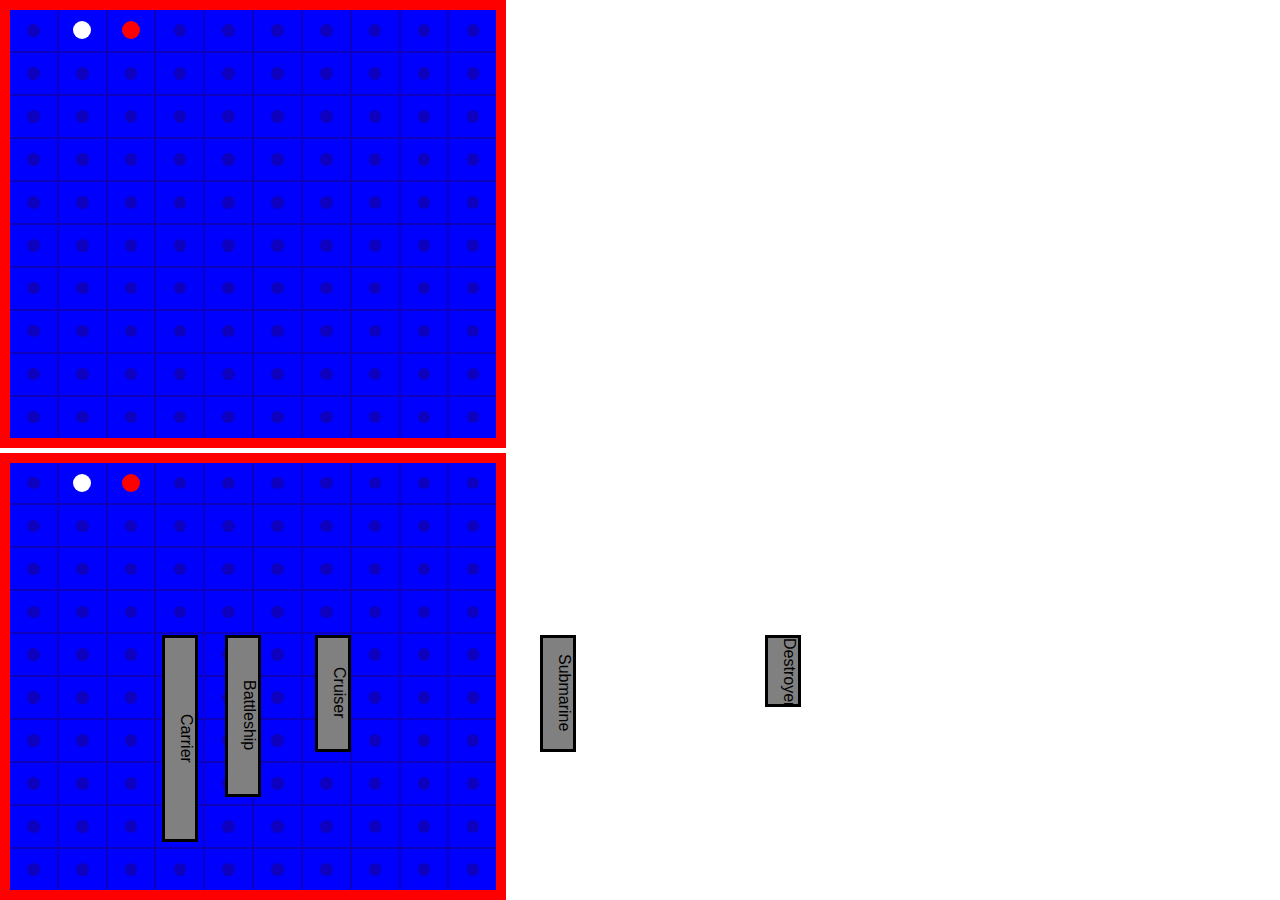
==== battleship.html @ cf9a4390 "initial commit" ====
<!DOCTYPE html>
<html>
<head>
  <title>GA Battleship</title>
  <meta charset="utf-8">
  <meta name="viewport" content="width=device-width">
  <link href="battleship.css" rel="stylesheet" type="text/css" />
  <script defer src="battleship.js"></script>
</head>
<body>
  <div class="flex-ctr game-board">
    <div class="board-square"><span class="peg-hole"></span></div><div class="board-square"><span class="peg white-peg"></span></div><div class="board-square"><span class="peg red-peg"></span></div><div class="board-square"><span class="peg-hole"></span></div><div class="board-square"><span class="peg-hole"></span></div><div class="board-square"><span class="peg-hole"></span></div><div class="board-square"><span class="peg-hole"></span></div><div class="board-square"><span class="peg-hole"></span></div><div class="board-square"><span class="peg-hole"></span></div><div class="board-square"><span class="peg-hole"></span></div>
    <div class="board-square"><span class="peg-hole"></span></div><div class="board-square"><span class="peg-hole"></span></div><div class="board-square"><span class="peg-hole"></span></div><div class="board-square"><span class="peg-hole"></span></div><div class="board-square"><span class="peg-hole"></span></div><div class="board-square"><span class="peg-hole"></span></div><div class="board-square"><span class="peg-hole"></span></div><div class="board-square"><span class="peg-hole"></span></div><div class="board-square"><span class="peg-hole"></span></div><div class="board-square"><span class="peg-hole"></span></div>
    <div class="board-square"><span class="peg-hole"></span></div><div class="board-square"><span class="peg-hole"></span></div><div class="board-square"><span class="peg-hole"></span></div><div class="board-square"><span class="peg-hole"></span></div><div class="board-square"><span class="peg-hole"></span></div><div class="board-square"><span class="peg-hole"></span></div><div class="board-square"><span class="peg-hole"></span></div><div class="board-square"><span class="peg-hole"></span></div><div class="board-square"><span class="peg-hole"></span></div><div class="board-square"><span class="peg-hole"></span></div>
    <div class="board-square"><span class="peg-hole"></span></div><div class="board-square"><span class="peg-hole"></span></div><div class="board-square"><span class="peg-hole"></span></div><div class="board-square"><span class="peg-hole"></span></div><div class="board-square"><span class="peg-hole"></span></div><div class="board-square"><span class="peg-hole"></span></div><div class="board-square"><span class="peg-hole"></span></div><div class="board-square"><span class="peg-hole"></span></div><div class="board-square"><span class="peg-hole"></span></div><div class="board-square"><span class="peg-hole"></span></div>
    <div class="board-square"><span class="peg-hole"></span></div><div class="board-square"><span class="peg-hole"></span></div><div class="board-square"><span class="peg-hole"></span></div><div class="board-square"><span class="peg-hole"></span></div><div class="board-square"><span class="peg-hole"></span></div><div class="board-square"><span class="peg-hole"></span></div><div class="board-square"><span class="peg-hole"></span></div><div class="board-square"><span class="peg-hole"></span></div><div class="board-square"><span class="peg-hole"></span></div><div class="board-square"><span class="peg-hole"></span></div>
    <div class="board-square"><span class="peg-hole"></span></div><div class="board-square"><span class="peg-hole"></span></div><div class="board-square"><span class="peg-hole"></span></div><div class="board-square"><span class="peg-hole"></span></div><div class="board-square"><span class="peg-hole"></span></div><div class="board-square"><span class="peg-hole"></span></div><div class="board-square"><span class="peg-hole"></span></div><div class="board-square"><span class="peg-hole"></span></div><div class="board-square"><span class="peg-hole"></span></div><div class="board-square"><span class="peg-hole"></span></div>
    <div class="board-square"><span class="peg-hole"></span></div><div class="board-square"><span class="peg-hole"></span></div><div class="board-square"><span class="peg-hole"></span></div><div class="board-square"><span class="peg-hole"></span></div><div class="board-square"><span class="peg-hole"></span></div><div class="board-square"><span class="peg-hole"></span></div><div class="board-square"><span class="peg-hole"></span></div><div class="board-square"><span class="peg-hole"></span></div><div class="board-square"><span class="peg-hole"></span></div><div class="board-square"><span class="peg-hole"></span></div>
    <div class="board-square"><span class="peg-hole"></span></div><div class="board-square"><span class="peg-hole"></span></div><div class="board-square"><span class="peg-hole"></span></div><div class="board-square"><span class="peg-hole"></span></div><div class="board-square"><span class="peg-hole"></span></div><div class="board-square"><span class="peg-hole"></span></div><div class="board-square"><span class="peg-hole"></span></div><div class="board-square"><span class="peg-hole"></span></div><div class="board-square"><span class="peg-hole"></span></div><div class="board-square"><span class="peg-hole"></span></div>
    <div class="board-square"><span class="peg-hole"></span></div><div class="board-square"><span class="peg-hole"></span></div><div class="board-square"><span class="peg-hole"></span></div><div class="board-square"><span class="peg-hole"></span></div><div class="board-square"><span class="peg-hole"></span></div><div class="board-square"><span class="peg-hole"></span></div><div class="board-square"><span class="peg-hole"></span></div><div class="board-square"><span class="peg-hole"></span></div><div class="board-square"><span class="peg-hole"></span></div><div class="board-square"><span class="peg-hole"></span></div>
    <div class="board-square"><span class="peg-hole"></span></div><div class="board-square"><span class="peg-hole"></span></div><div class="board-square"><span class="peg-hole"></span></div><div class="board-square"><span class="peg-hole"></span></div><div class="board-square"><span class="peg-hole"></span></div><div class="board-square"><span class="peg-hole"></span></div><div class="board-square"><span class="peg-hole"></span></div><div class="board-square"><span class="peg-hole"></span></div><div class="board-square"><span class="peg-hole"></span></div><div class="board-square"><span class="peg-hole"></span></div>
  </div>
  <div class="flex-ctr game-board">
    <div class="board-square"><span class="peg-hole"></span></div><div class="board-square"><span class="peg white-peg"></span></div><div class="board-square"><span class="peg red-peg"></span></div><div class="board-square"><span class="peg-hole"></span></div><div class="board-square"><span class="peg-hole"></span></div><div class="board-square"><span class="peg-hole"></span></div><div class="board-square"><span class="peg-hole"></span></div><div class="board-square"><span class="peg-hole"></span></div><div class="board-square"><span class="peg-hole"></span></div><div class="board-square"><span class="peg-hole"></span></div>
    <div class="board-square"><span class="peg-hole"></span></div><div class="board-square"><span class="peg-hole"></span></div><div class="board-square"><span class="peg-hole"></span></div><div class="board-square"><span class="peg-hole"></span></div><div class="board-square"><span class="peg-hole"></span></div><div class="board-square"><span class="peg-hole"></span></div><div class="board-square"><span class="peg-hole"></span></div><div class="board-square"><span class="peg-hole"></span></div><div class="board-square"><span class="peg-hole"></span></div><div class="board-square"><span class="peg-hole"></span></div>
    <div class="board-square"><span class="peg-hole"></span></div><div class="board-square"><span class="peg-hole"></span></div><div class="board-square"><span class="peg-hole"></span></div><div class="board-square"><span class="peg-hole"></span></div><div class="board-square"><span class="peg-hole"></span></div><div class="board-square"><span class="peg-hole"></span></div><div class="board-square"><span class="peg-hole"></span></div><div class="board-square"><span class="peg-hole"></span></div><div class="board-square"><span class="peg-hole"></span></div><div class="board-square"><span class="peg-hole"></span></div>
    <div class="board-square"><span class="peg-hole"></span></div><div class="board-square"><span class="peg-hole"></span></div><div class="board-square"><span class="peg-hole"></span></div><div class="board-square"><span class="peg-hole"></span></div><div class="board-square"><span class="peg-hole"></span></div><div class="board-square"><span class="peg-hole"></span></div><div class="board-square"><span class="peg-hole"></span></div><div class="board-square"><span class="peg-hole"></span></div><div class="board-square"><span class="peg-hole"></span></div><div class="board-square"><span class="peg-hole"></span></div>
    <div class="board-square"><span class="peg-hole"></span></div><div class="board-square"><span class="peg-hole"></span></div><div class="board-square"><span class="peg-hole"></span></div><div class="board-square"><span class="peg-hole"></span></div><div class="board-square"><span class="peg-hole"></span></div><div class="board-square"><span class="peg-hole"></span></div><div class="board-square"><span class="peg-hole"></span></div><div class="board-square"><span class="peg-hole"></span></div><div class="board-square"><span class="peg-hole"></span></div><div class="board-square"><span class="peg-hole"></span></div>
    <div class="board-square"><span class="peg-hole"></span></div><div class="board-square"><span class="peg-hole"></span></div><div class="board-square"><span class="peg-hole"></span></div><div class="board-square"><span class="peg-hole"></span></div><div class="board-square"><span class="peg-hole"></span></div><div class="board-square"><span class="peg-hole"></span></div><div class="board-square"><span class="peg-hole"></span></div><div class="board-square"><span class="peg-hole"></span></div><div class="board-square"><span class="peg-hole"></span></div><div class="board-square"><span class="peg-hole"></span></div>
    <div class="board-square"><span class="peg-hole"></span></div><div class="board-square"><span class="peg-hole"></span></div><div class="board-square"><span class="peg-hole"></span></div><div class="board-square"><span class="peg-hole"></span></div><div class="board-square"><span class="peg-hole"></span></div><div class="board-square"><span class="peg-hole"></span></div><div class="board-square"><span class="peg-hole"></span></div><div class="board-square"><span class="peg-hole"></span></div><div class="board-square"><span class="peg-hole"></span></div><div class="board-square"><span class="peg-hole"></span></div>
    <div class="board-square"><span class="peg-hole"></span></div><div class="board-square"><span class="peg-hole"></span></div><div class="board-square"><span class="peg-hole"></span></div><div class="board-square"><span class="peg-hole"></span></div><div class="board-square"><span class="peg-hole"></span></div><div class="board-square"><span class="peg-hole"></span></div><div class="board-square"><span class="peg-hole"></span></div><div class="board-square"><span class="peg-hole"></span></div><div class="board-square"><span class="peg-hole"></span></div><div class="board-square"><span class="peg-hole"></span></div>
    <div class="board-square"><span class="peg-hole"></span></div><div class="board-square"><span class="peg-hole"></span></div><div class="board-square"><span class="peg-hole"></span></div><div class="board-square"><span class="peg-hole"></span></div><div class="board-square"><span class="peg-hole"></span></div><div class="board-square"><span class="peg-hole"></span></div><div class="board-square"><span class="peg-hole"></span></div><div class="board-square"><span class="peg-hole"></span></div><div class="board-square"><span class="peg-hole"></span></div><div class="board-square"><span class="peg-hole"></span></div>
    <div class="board-square"><span class="peg-hole"></span></div><div class="board-square"><span class="peg-hole"></span></div><div class="board-square"><span class="peg-hole"></span></div><div class="board-square"><span class="peg-hole"></span></div><div class="board-square"><span class="peg-hole"></span></div><div class="board-square"><span class="peg-hole"></span></div><div class="board-square"><span class="peg-hole"></span></div><div class="board-square"><span class="peg-hole"></span></div><div class="board-square"><span class="peg-hole"></span></div><div class="board-square"><span class="peg-hole"></span></div>
  </div>
  <div class="ship carrier">Carrier</div>
  <div class="ship battleship">Battleship</div>
  <div class="ship cruiser">Cruiser</div>
  <div class="ship submarine">Submarine</div>
  <div class="ship destroyer">Destroyer</div>
</body>
---- battleship.css ----
* {
  /* height & width now includes border & padding */
  box-sizing: border-box;
}

body {
  margin: 0;
  font-family: Helvetica;
  text-align: center;
  display: grid;
  grid-template-rows: 1fr 1fr;
  gap: 5px;
  height: 100vh;
  width: 56.25vh;
}

/* div {
  background-color: red;
} */

.flex-ctr {
  display: flex;
  justify-content: center;
  align-items: center;
}

.game-board {
  border: 10px solid red;
  background-color: rgb(13, 0, 190);
  display: grid;
  grid-template-rows: repeat(10, 1fr);
  grid-template-columns: repeat(10, 1fr);
  gap: 2px;
}

/* .game-board-border {
  padding: 10px;
  height: 100%;
  background-color: #000;
} */

/* .board-border-left {
  grid-row: 1 / 13;
  background-color: green;
}

.board-border-top {
  grid-column: 2 / 12;
}

.board-border-right {
  grid-row: 1 / 13;
}

.board-border-bottom {
  grid-column: 2 / 12;
} */

.board-square {
  background-color: blue;
  height: 100%;
  display: flex;
  justify-content: center;
  align-items: center;
}

.peg-hole {
  height: 1.4vh;
  width: 1.4vh;
  background-color: rgb(13, 0, 190);
  border-radius: 50%;
  display: inline-block;
}

.peg {
  height: 2vh;
  width: 2vh;
  border-radius: 50%;
  display: inline-block;
}

.white-peg {
  background-color: #fff;
}

.red-peg {
  background-color: #f00;
}

.ship {
  background-color: grey;
  border: 3px solid black;
  position: absolute;
}

.carrier {
  height: 23vh;
  width: 4vh;
  left: 18vh;
  top: 70.5vh;
  writing-mode: vertical-rl;
}

.battleship {
  height: 18vh;
  width: 4vh;
  left: 25vh;
  top: 70.5vh;
  writing-mode: vertical-rl;
}

.cruiser {
  height: 13vh;
  width: 4vh;
  left: 35vh;
  top: 70.5vh;
  writing-mode: vertical-rl;

}

.submarine {
  height: 13vh;
  width: 4vh;
  left: 60vh;
  top: 70.5vh;
  writing-mode: vertical-rl;

}

.destroyer {
  height: 8vh;
  width: 4vh;
  left: 85vh;
  top: 70.5vh;
  writing-mode: vertical-rl;

}
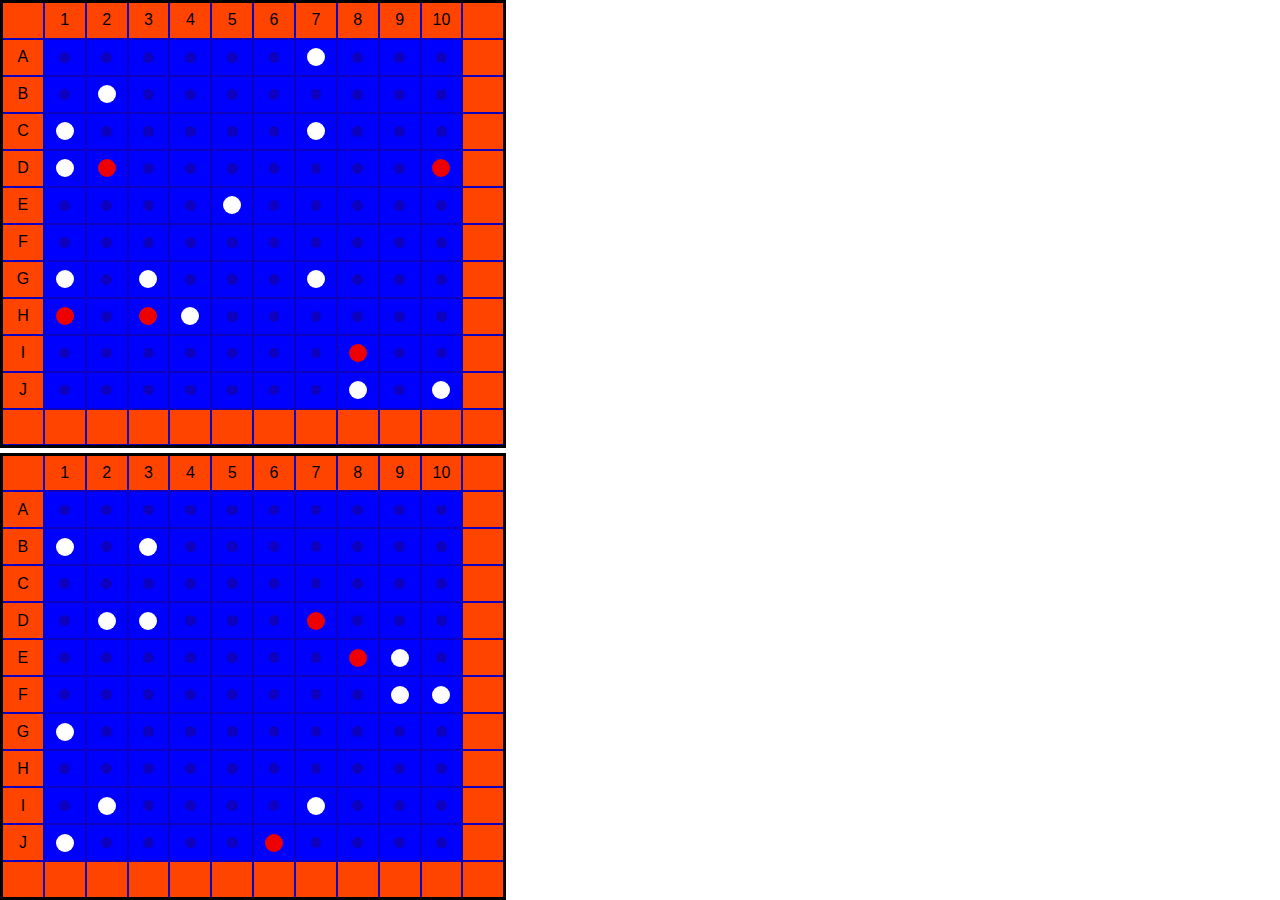
==== commit ad69e358: "Add HTML generation and random peg generation; update CSS." ====
--- a/battleship.html
+++ b/battleship.html
@@ -8,7 +8,31 @@
   <script defer src="battleship.js"></script>
 </head>
 <body>
-  <div class="flex-ctr game-board">
+  <div class="flex-ctr game-board" id="computer-board">
+    <div class="board-square"><span class="peg-hole"></span></div><div class="board-square"><span class="peg white-peg"></span></div><div class="board-square"><span class="peg red-peg"></span></div><div class="board-square"><span class="peg red-peg"></span></div><div class="board-square"><span class="peg red-peg"></span></div><div class="board-square"><span class="peg white-peg"></span></div><div class="board-square"><span class="peg-hole"></span></div><div class="board-square"><span class="peg-hole"></span></div><div class="board-square"><span class="peg-hole"></span></div><div class="board-square"><span class="peg-hole"></span></div>
+    <div class="board-square"><span class="peg-hole"></span></div><div class="board-square"><span class="peg-hole"></span></div><div class="board-square"><span class="peg-hole"></span></div><div class="board-square"><span class="peg-hole"></span></div><div class="board-square"><span class="peg-hole"></span></div><div class="board-square"><span class="peg-hole"></span></div><div class="board-square"><span class="peg-hole"></span></div><div class="board-square"><span class="peg-hole"></span></div><div class="board-square"><span class="peg-hole"></span></div><div class="board-square"><span class="peg-hole"></span></div>
+    <div class="board-square"><span class="peg-hole"></span></div><div class="board-square"><span class="peg-hole"></span></div><div class="board-square"><span class="peg-hole"></span></div><div class="board-square"><span class="peg-hole"></span></div><div class="board-square"><span class="peg-hole"></span></div><div class="board-square"><span class="peg-hole"></span></div><div class="board-square"><span class="peg-hole"></span></div><div class="board-square"><span class="peg-hole"></span></div><div class="board-square"><span class="peg white-peg"></span></div><div class="board-square"><span class="peg-hole"></span></div>
+    <div class="board-square"><span class="peg-hole"></span></div><div class="board-square"><span class="peg-hole"></span></div><div class="board-square"><span class="peg-hole"></span></div><div class="board-square"><span class="peg-hole"></span></div><div class="board-square"><span class="peg-hole"></span></div><div class="board-square"><span class="peg-hole"></span></div><div class="board-square"><span class="peg-hole"></span></div><div class="board-square"><span class="peg-hole"></span></div><div class="board-square"><span class="peg-hole"></span></div><div class="board-square"><span class="peg-hole"></span></div>
+    <div class="board-square"><span class="peg-hole"></span></div><div class="board-square"><span class="peg white-peg"></span></div><div class="board-square"><span class="peg-hole"></span></div><div class="board-square"><span class="peg-hole"></span></div><div class="board-square"><span class="peg-hole"></span></div><div class="board-square"><span class="peg red-peg"></span></div><div class="board-square"><span class="peg-hole"></span></div><div class="board-square"><span class="peg-hole"></span></div><div class="board-square"><span class="peg-hole"></span></div><div class="board-square"><span class="peg-hole"></span></div>
+    <div class="board-square"><span class="peg-hole"></span></div><div class="board-square"><span class="peg-hole"></span></div><div class="board-square"><span class="peg-hole"></span></div><div class="board-square"><span class="peg-hole"></span></div><div class="board-square"><span class="peg-hole"></span></div><div class="board-square"><span class="peg-hole"></span></div><div class="board-square"><span class="peg-hole"></span></div><div class="board-square"><span class="peg-hole"></span></div><div class="board-square"><span class="peg-hole"></span></div><div class="board-square"><span class="peg-hole"></span></div>
+    <div class="board-square"><span class="peg-hole"></span></div><div class="board-square"><span class="peg-hole"></span></div><div class="board-square"><span class="peg-hole"></span></div><div class="board-square"><span class="peg white-peg"></span></div><div class="board-square"><span class="peg-hole"></span></div><div class="board-square"><span class="peg-hole"></span></div><div class="board-square"><span class="peg-hole"></span></div><div class="board-square"><span class="peg-hole"></span></div><div class="board-square"><span class="peg-hole"></span></div><div class="board-square"><span class="peg-hole"></span></div>
+    <div class="board-square"><span class="peg-hole"></span></div><div class="board-square"><span class="peg-hole"></span></div><div class="board-square"><span class="peg-hole"></span></div><div class="board-square"><span class="peg-hole"></span></div><div class="board-square"><span class="peg-hole"></span></div><div class="board-square"><span class="peg-hole"></span></div><div class="board-square"><span class="peg-hole"></span></div><div class="board-square"><span class="peg-hole"></span></div><div class="board-square"><span class="peg white-peg"></span></div><div class="board-square"><span class="peg-hole"></span></div>
+    <div class="board-square"><span class="peg-hole"></span></div><div class="board-square"><span class="peg-hole"></span></div><div class="board-square"><span class="peg-hole"></span></div><div class="board-square"><span class="peg-hole"></span></div><div class="board-square"><span class="peg-hole"></span></div><div class="board-square"><span class="peg-hole"></span></div><div class="board-square"><span class="peg white-peg"></span></div><div class="board-square"><span class="peg-hole"></span></div><div class="board-square"><span class="peg-hole"></span></div><div class="board-square"><span class="peg-hole"></span></div>
+    <div class="board-square"><span class="peg-hole"></span></div><div class="board-square"><span class="peg-hole"></span></div><div class="board-square"><span class="peg white-peg"></span></div><div class="board-square"><span class="peg-hole"></span></div><div class="board-square"><span class="peg-hole"></span></div><div class="board-square"><span class="peg-hole"></span></div><div class="board-square"><span class="peg-hole"></span></div><div class="board-square"><span class="peg-hole"></span></div><div class="board-square"><span class="peg-hole"></span></div><div class="board-square"><span class="peg-hole"></span></div>
+  </div>
+  <div class="flex-ctr game-board" id="player-board">
+    <div class="board-square"><span class="peg-hole"></span></div><div class="board-square"><span class="peg white-peg"></span></div><div class="board-square"><span class="peg white-peg"></span></div><div class="board-square"><span class="peg-hole"></span></div><div class="board-square"><span class="peg-hole"></span></div><div class="board-square"><span class="peg-hole"></span></div><div class="board-square"><span class="peg-hole"></span></div><div class="board-square"><span class="peg-hole"></span></div><div class="board-square"><span class="peg-hole"></span></div><div class="board-square"><span class="peg-hole"></span></div>
+    <div class="board-square"><span class="peg-hole"></span></div><div class="board-square"><span class="peg-hole"></span></div><div class="board-square"><span class="peg-hole"></span></div><div class="board-square"><span class="peg-hole"></span></div><div class="board-square"><span class="peg-hole"></span></div><div class="board-square"><span class="peg-hole"></span></div><div class="board-square"><span class="peg-hole"></span></div><div class="board-square ship-left"><span class="peg red-peg"></span></div><div class="board-square ship-lr-mid"><span class="peg-hole in-ship"></span></div><div class="board-square ship-right"><span class="peg-hole in-ship"></span></div>
+    <div class="board-square"><span class="peg white-peg"></span></div><div class="board-square"><span class="peg-hole"></span></div><div class="board-square"><span class="peg-hole"></span></div><div class="board-square"><span class="peg-hole"></span></div><div class="board-square"><span class="peg-hole"></span></div><div class="board-square ship-top"><span class="peg-hole in-ship"></span></div><div class="board-square"><span class="peg-hole"></span></div><div class="board-square"><span class="peg-hole"></span></div><div class="board-square"><span class="peg-hole"></span></div><div class="board-square"><span class="peg-hole"></span></div>
+    <div class="board-square"><span class="peg-hole"></span></div><div class="board-square"><span class="peg-hole"></span></div><div class="board-square"><span class="peg-hole"></span></div><div class="board-square"><span class="peg-hole"></span></div><div class="board-square"><span class="peg-hole"></span></div><div class="board-square ship-tb-mid"><span class="peg-hole in-ship"></span></div><div class="board-square"><span class="peg-hole"></span></div><div class="board-square"><span class="peg-hole"></span></div><div class="board-square"><span class="peg white-peg"></span></div><div class="board-square"><span class="peg-hole"></span></div>
+    <div class="board-square"><span class="peg-hole"></span></div><div class="board-square"><span class="peg-hole"></span></div><div class="board-square"><span class="peg-hole"></span></div><div class="board-square ship-top"><span class="peg red-peg"></span></div><div class="board-square"><span class="peg-hole"></span></div><div class="board-square ship-tb-mid"><span class="peg-hole in-ship"></span></div><div class="board-square"><span class="peg-hole"></span></div><div class="board-square"><span class="peg white-peg"></span></div><div class="board-square"><span class="peg-hole"></span></div><div class="board-square"><span class="peg-hole"></span></div>
+    <div class="board-square"><span class="peg-hole"></span></div><div class="board-square"><span class="peg-hole"></span></div><div class="board-square"><span class="peg-hole"></span></div><div class="board-square ship-tb-mid"><span class="peg-hole in-ship"></span></div><div class="board-square"><span class="peg-hole"></span></div><div class="board-square ship-bottom"><span class="peg-hole in-ship"></span></div><div class="board-square"><span class="peg-hole"></span></div><div class="board-square"><span class="peg-hole"></span></div><div class="board-square ship-top"><span class="peg-hole in-ship"></span></div><div class="board-square"><span class="peg-hole"></span></div>
+    <div class="board-square"><span class="peg-hole"></span></div><div class="board-square"><span class="peg white-peg"></span></div><div class="board-square"><span class="peg-hole"></span></div><div class="board-square ship-tb-mid"><span class="peg-hole in-ship"></span></div><div class="board-square"><span class="peg-hole"></span></div><div class="board-square"><span class="peg-hole"></span></div><div class="board-square"><span class="peg-hole"></span></div><div class="board-square"><span class="peg-hole"></span></div><div class="board-square ship-bottom"><span class="peg-hole in-ship"></span></div><div class="board-square"><span class="peg-hole"></span></div>
+    <div class="board-square ship-left"><span class="peg-hole in-ship"></span></div><div class="board-square ship-lr-mid"><span class="peg red-peg"></span></div><div class="board-square ship-right"><span class="peg-hole in-ship"></span></div><div class="board-square ship-tb-mid"><span class="peg-hole in-ship"></span></div><div class="board-square"><span class="peg-hole"></span></div><div class="board-square"><span class="peg-hole"></span></div><div class="board-square"><span class="peg-hole"></span></div><div class="board-square"><span class="peg-hole"></span></div><div class="board-square"><span class="peg-hole"></span></div><div class="board-square"><span class="peg-hole"></span></div>
+    <div class="board-square"><span class="peg-hole"></span></div><div class="board-square"><span class="peg white-peg"></span></div><div class="board-square"><span class="peg-hole"></span></div><div class="board-square ship-bottom"><span class="peg-hole in-ship"></span></div><div class="board-square"><span class="peg-hole"></span></div><div class="board-square"><span class="peg white-peg"></span></div><div class="board-square"><span class="peg-hole"></span></div><div class="board-square"><span class="peg white-peg"></span></div><div class="board-square"><span class="peg-hole"></span></div><div class="board-square"><span class="peg-hole"></span></div>
+    <div class="board-square"><span class="peg-hole"></span></div><div class="board-square"><span class="peg-hole"></span></div><div class="board-square"><span class="peg-hole"></span></div><div class="board-square"><span class="peg-hole"></span></div><div class="board-square"><span class="peg-hole"></span></div><div class="board-square"><span class="peg-hole"></span></div><div class="board-square"><span class="peg-hole"></span></div><div class="board-square"><span class="peg-hole"></span></div><div class="board-square"><span class="peg-hole"></span></div><div class="board-square"><span class="peg-hole"></span></div>
+  </div>
+  <!-- <div class="flex-ctr game-board">
     <div class="board-square"><span class="peg-hole"></span></div><div class="board-square"><span class="peg white-peg"></span></div><div class="board-square"><span class="peg red-peg"></span></div><div class="board-square"><span class="peg-hole"></span></div><div class="board-square"><span class="peg-hole"></span></div><div class="board-square"><span class="peg-hole"></span></div><div class="board-square"><span class="peg-hole"></span></div><div class="board-square"><span class="peg-hole"></span></div><div class="board-square"><span class="peg-hole"></span></div><div class="board-square"><span class="peg-hole"></span></div>
     <div class="board-square"><span class="peg-hole"></span></div><div class="board-square"><span class="peg-hole"></span></div><div class="board-square"><span class="peg-hole"></span></div><div class="board-square"><span class="peg-hole"></span></div><div class="board-square"><span class="peg-hole"></span></div><div class="board-square"><span class="peg-hole"></span></div><div class="board-square"><span class="peg-hole"></span></div><div class="board-square"><span class="peg-hole"></span></div><div class="board-square"><span class="peg-hole"></span></div><div class="board-square"><span class="peg-hole"></span></div>
     <div class="board-square"><span class="peg-hole"></span></div><div class="board-square"><span class="peg-hole"></span></div><div class="board-square"><span class="peg-hole"></span></div><div class="board-square"><span class="peg-hole"></span></div><div class="board-square"><span class="peg-hole"></span></div><div class="board-square"><span class="peg-hole"></span></div><div class="board-square"><span class="peg-hole"></span></div><div class="board-square"><span class="peg-hole"></span></div><div class="board-square"><span class="peg-hole"></span></div><div class="board-square"><span class="peg-hole"></span></div>
@@ -19,22 +43,7 @@
     <div class="board-square"><span class="peg-hole"></span></div><div class="board-square"><span class="peg-hole"></span></div><div class="board-square"><span class="peg-hole"></span></div><div class="board-square"><span class="peg-hole"></span></div><div class="board-square"><span class="peg-hole"></span></div><div class="board-square"><span class="peg-hole"></span></div><div class="board-square"><span class="peg-hole"></span></div><div class="board-square"><span class="peg-hole"></span></div><div class="board-square"><span class="peg-hole"></span></div><div class="board-square"><span class="peg-hole"></span></div>
     <div class="board-square"><span class="peg-hole"></span></div><div class="board-square"><span class="peg-hole"></span></div><div class="board-square"><span class="peg-hole"></span></div><div class="board-square"><span class="peg-hole"></span></div><div class="board-square"><span class="peg-hole"></span></div><div class="board-square"><span class="peg-hole"></span></div><div class="board-square"><span class="peg-hole"></span></div><div class="board-square"><span class="peg-hole"></span></div><div class="board-square"><span class="peg-hole"></span></div><div class="board-square"><span class="peg-hole"></span></div>
     <div class="board-square"><span class="peg-hole"></span></div><div class="board-square"><span class="peg-hole"></span></div><div class="board-square"><span class="peg-hole"></span></div><div class="board-square"><span class="peg-hole"></span></div><div class="board-square"><span class="peg-hole"></span></div><div class="board-square"><span class="peg-hole"></span></div><div class="board-square"><span class="peg-hole"></span></div><div class="board-square"><span class="peg-hole"></span></div><div class="board-square"><span class="peg-hole"></span></div><div class="board-square"><span class="peg-hole"></span></div>
-  </div>
-  <div class="flex-ctr game-board">
-    <div class="board-square"><span class="peg-hole"></span></div><div class="board-square"><span class="peg white-peg"></span></div><div class="board-square"><span class="peg red-peg"></span></div><div class="board-square"><span class="peg-hole"></span></div><div class="board-square"><span class="peg-hole"></span></div><div class="board-square"><span class="peg-hole"></span></div><div class="board-square"><span class="peg-hole"></span></div><div class="board-square"><span class="peg-hole"></span></div><div class="board-square"><span class="peg-hole"></span></div><div class="board-square"><span class="peg-hole"></span></div>
-    <div class="board-square"><span class="peg-hole"></span></div><div class="board-square"><span class="peg-hole"></span></div><div class="board-square"><span class="peg-hole"></span></div><div class="board-square"><span class="peg-hole"></span></div><div class="board-square"><span class="peg-hole"></span></div><div class="board-square"><span class="peg-hole"></span></div><div class="board-square"><span class="peg-hole"></span></div><div class="board-square"><span class="peg-hole"></span></div><div class="board-square"><span class="peg-hole"></span></div><div class="board-square"><span class="peg-hole"></span></div>
-    <div class="board-square"><span class="peg-hole"></span></div><div class="board-square"><span class="peg-hole"></span></div><div class="board-square"><span class="peg-hole"></span></div><div class="board-square"><span class="peg-hole"></span></div><div class="board-square"><span class="peg-hole"></span></div><div class="board-square"><span class="peg-hole"></span></div><div class="board-square"><span class="peg-hole"></span></div><div class="board-square"><span class="peg-hole"></span></div><div class="board-square"><span class="peg-hole"></span></div><div class="board-square"><span class="peg-hole"></span></div>
-    <div class="board-square"><span class="peg-hole"></span></div><div class="board-square"><span class="peg-hole"></span></div><div class="board-square"><span class="peg-hole"></span></div><div class="board-square"><span class="peg-hole"></span></div><div class="board-square"><span class="peg-hole"></span></div><div class="board-square"><span class="peg-hole"></span></div><div class="board-square"><span class="peg-hole"></span></div><div class="board-square"><span class="peg-hole"></span></div><div class="board-square"><span class="peg-hole"></span></div><div class="board-square"><span class="peg-hole"></span></div>
-    <div class="board-square"><span class="peg-hole"></span></div><div class="board-square"><span class="peg-hole"></span></div><div class="board-square"><span class="peg-hole"></span></div><div class="board-square"><span class="peg-hole"></span></div><div class="board-square"><span class="peg-hole"></span></div><div class="board-square"><span class="peg-hole"></span></div><div class="board-square"><span class="peg-hole"></span></div><div class="board-square"><span class="peg-hole"></span></div><div class="board-square"><span class="peg-hole"></span></div><div class="board-square"><span class="peg-hole"></span></div>
-    <div class="board-square"><span class="peg-hole"></span></div><div class="board-square"><span class="peg-hole"></span></div><div class="board-square"><span class="peg-hole"></span></div><div class="board-square"><span class="peg-hole"></span></div><div class="board-square"><span class="peg-hole"></span></div><div class="board-square"><span class="peg-hole"></span></div><div class="board-square"><span class="peg-hole"></span></div><div class="board-square"><span class="peg-hole"></span></div><div class="board-square"><span class="peg-hole"></span></div><div class="board-square"><span class="peg-hole"></span></div>
-    <div class="board-square"><span class="peg-hole"></span></div><div class="board-square"><span class="peg-hole"></span></div><div class="board-square"><span class="peg-hole"></span></div><div class="board-square"><span class="peg-hole"></span></div><div class="board-square"><span class="peg-hole"></span></div><div class="board-square"><span class="peg-hole"></span></div><div class="board-square"><span class="peg-hole"></span></div><div class="board-square"><span class="peg-hole"></span></div><div class="board-square"><span class="peg-hole"></span></div><div class="board-square"><span class="peg-hole"></span></div>
-    <div class="board-square"><span class="peg-hole"></span></div><div class="board-square"><span class="peg-hole"></span></div><div class="board-square"><span class="peg-hole"></span></div><div class="board-square"><span class="peg-hole"></span></div><div class="board-square"><span class="peg-hole"></span></div><div class="board-square"><span class="peg-hole"></span></div><div class="board-square"><span class="peg-hole"></span></div><div class="board-square"><span class="peg-hole"></span></div><div class="board-square"><span class="peg-hole"></span></div><div class="board-square"><span class="peg-hole"></span></div>
-    <div class="board-square"><span class="peg-hole"></span></div><div class="board-square"><span class="peg-hole"></span></div><div class="board-square"><span class="peg-hole"></span></div><div class="board-square"><span class="peg-hole"></span></div><div class="board-square"><span class="peg-hole"></span></div><div class="board-square"><span class="peg-hole"></span></div><div class="board-square"><span class="peg-hole"></span></div><div class="board-square"><span class="peg-hole"></span></div><div class="board-square"><span class="peg-hole"></span></div><div class="board-square"><span class="peg-hole"></span></div>
-    <div class="board-square"><span class="peg-hole"></span></div><div class="board-square"><span class="peg-hole"></span></div><div class="board-square"><span class="peg-hole"></span></div><div class="board-square"><span class="peg-hole"></span></div><div class="board-square"><span class="peg-hole"></span></div><div class="board-square"><span class="peg-hole"></span></div><div class="board-square"><span class="peg-hole"></span></div><div class="board-square"><span class="peg-hole"></span></div><div class="board-square"><span class="peg-hole"></span></div><div class="board-square"><span class="peg-hole"></span></div>
-  </div>
-  <div class="ship carrier">Carrier</div>
-  <div class="ship battleship">Battleship</div>
-  <div class="ship cruiser">Cruiser</div>
-  <div class="ship submarine">Submarine</div>
-  <div class="ship destroyer">Destroyer</div>
+  </div> -->
+
+
 </body>--- a/battleship.css
+++ b/battleship.css
@@ -24,14 +24,25 @@
   align-items: center;
 }
 
-.game-board {
+/* .game-board {
   border: 10px solid red;
   background-color: rgb(13, 0, 190);
   display: grid;
   grid-template-rows: repeat(10, 1fr);
   grid-template-columns: repeat(10, 1fr);
   gap: 2px;
+} */
+
+.game-board {
+  /* border: 10px solid red; */
+  border: 3px solid black;
+  background-color: rgb(13, 0, 190);
+  display: grid;
+  grid-template-rows: repeat(12, 1fr);
+  grid-template-columns: repeat(12, 1fr);
+  gap: 2px;
 }
+
 
 /* .game-board-border {
   padding: 10px;
@@ -56,6 +67,14 @@
   grid-column: 2 / 12;
 } */
 
+.board-border-square {
+  background-color: #f40;
+  height: 100%;
+  display: flex;
+  justify-content: center;
+  align-items: center;
+}  
+
 .board-square {
   background-color: blue;
   height: 100%;
@@ -64,27 +83,74 @@
   align-items: center;
 }
 
+.ship-left {
+  border-top: 3px #333 solid;
+  border-left: 3px #333 solid;
+  border-bottom: 3px #333 solid;
+  background-color: grey;
+}
+
+.ship-lr-mid {
+  border-top: 3px #333 solid;
+  border-bottom: 3px #333 solid;
+  background-color: grey;
+}
+
+.ship-right {
+  border-top: 3px #333 solid;
+  border-right: 3px #333 solid;
+  border-bottom: 3px #333 solid;
+  background-color: grey;
+}
+
+.ship-top {
+  border-top: 3px #333 solid;
+  border-left: 3px #333 solid;
+  border-right: 3px #333 solid;
+  background-color: grey;
+}
+
+.ship-tb-mid {
+  border-left: 3px #333 solid;
+  border-right: 3px #333 solid;
+  background-color: grey;
+}
+
+.ship-bottom {
+  border-left: 3px #333 solid;
+  border-right: 3px #333 solid;
+  border-bottom: 3px #333 solid;
+  background-color: grey;
+}
+
 .peg-hole {
-  height: 1.4vh;
-  width: 1.4vh;
+  height: 1.2vh;
+  width: 1.2vh;
   background-color: rgb(13, 0, 190);
   border-radius: 50%;
   display: inline-block;
+}
+
+.in-ship {
+  background-color: #333;
 }
 
 .peg {
   height: 2vh;
   width: 2vh;
   border-radius: 50%;
+  /* border: 2px solid; */
   display: inline-block;
 }
 
 .white-peg {
   background-color: #fff;
+  /* border-color: #aaa; */
 }
 
 .red-peg {
-  background-color: #f00;
+  background-color: #e00;
+  /* border-color: #900; */
 }
 
 .ship {
@@ -92,46 +158,3 @@
   border: 3px solid black;
   position: absolute;
 }
-
-.carrier {
-  height: 23vh;
-  width: 4vh;
-  left: 18vh;
-  top: 70.5vh;
-  writing-mode: vertical-rl;
-}
-
-.battleship {
-  height: 18vh;
-  width: 4vh;
-  left: 25vh;
-  top: 70.5vh;
-  writing-mode: vertical-rl;
-}
-
-.cruiser {
-  height: 13vh;
-  width: 4vh;
-  left: 35vh;
-  top: 70.5vh;
-  writing-mode: vertical-rl;
-
-}
-
-.submarine {
-  height: 13vh;
-  width: 4vh;
-  left: 60vh;
-  top: 70.5vh;
-  writing-mode: vertical-rl;
-
-}
-
-.destroyer {
-  height: 8vh;
-  width: 4vh;
-  left: 85vh;
-  top: 70.5vh;
-  writing-mode: vertical-rl;
-
-}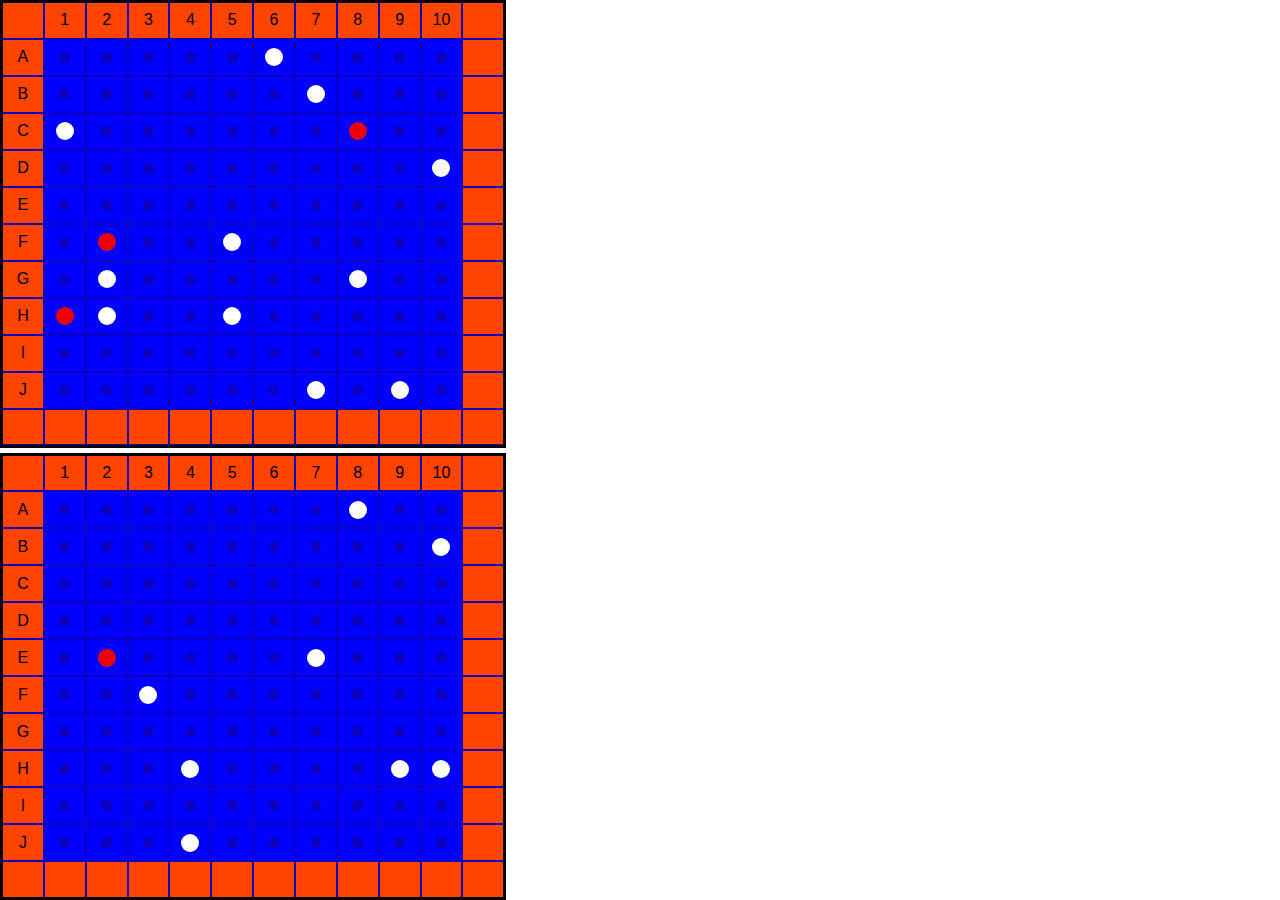
==== commit 09576c7e: "Add some ship render logic and pseudocode." ====
--- a/battleship.html
+++ b/battleship.html
@@ -9,7 +9,7 @@
 </head>
 <body>
   <div class="flex-ctr game-board" id="computer-board">
-    <div class="board-square"><span class="peg-hole"></span></div><div class="board-square"><span class="peg white-peg"></span></div><div class="board-square"><span class="peg red-peg"></span></div><div class="board-square"><span class="peg red-peg"></span></div><div class="board-square"><span class="peg red-peg"></span></div><div class="board-square"><span class="peg white-peg"></span></div><div class="board-square"><span class="peg-hole"></span></div><div class="board-square"><span class="peg-hole"></span></div><div class="board-square"><span class="peg-hole"></span></div><div class="board-square"><span class="peg-hole"></span></div>
+    <!-- <div class="board-square"><span class="peg-hole"></span></div><div class="board-square"><span class="peg white-peg"></span></div><div class="board-square"><span class="peg red-peg"></span></div><div class="board-square"><span class="peg red-peg"></span></div><div class="board-square"><span class="peg red-peg"></span></div><div class="board-square"><span class="peg white-peg"></span></div><div class="board-square"><span class="peg-hole"></span></div><div class="board-square"><span class="peg-hole"></span></div><div class="board-square"><span class="peg-hole"></span></div><div class="board-square"><span class="peg-hole"></span></div>
     <div class="board-square"><span class="peg-hole"></span></div><div class="board-square"><span class="peg-hole"></span></div><div class="board-square"><span class="peg-hole"></span></div><div class="board-square"><span class="peg-hole"></span></div><div class="board-square"><span class="peg-hole"></span></div><div class="board-square"><span class="peg-hole"></span></div><div class="board-square"><span class="peg-hole"></span></div><div class="board-square"><span class="peg-hole"></span></div><div class="board-square"><span class="peg-hole"></span></div><div class="board-square"><span class="peg-hole"></span></div>
     <div class="board-square"><span class="peg-hole"></span></div><div class="board-square"><span class="peg-hole"></span></div><div class="board-square"><span class="peg-hole"></span></div><div class="board-square"><span class="peg-hole"></span></div><div class="board-square"><span class="peg-hole"></span></div><div class="board-square"><span class="peg-hole"></span></div><div class="board-square"><span class="peg-hole"></span></div><div class="board-square"><span class="peg-hole"></span></div><div class="board-square"><span class="peg white-peg"></span></div><div class="board-square"><span class="peg-hole"></span></div>
     <div class="board-square"><span class="peg-hole"></span></div><div class="board-square"><span class="peg-hole"></span></div><div class="board-square"><span class="peg-hole"></span></div><div class="board-square"><span class="peg-hole"></span></div><div class="board-square"><span class="peg-hole"></span></div><div class="board-square"><span class="peg-hole"></span></div><div class="board-square"><span class="peg-hole"></span></div><div class="board-square"><span class="peg-hole"></span></div><div class="board-square"><span class="peg-hole"></span></div><div class="board-square"><span class="peg-hole"></span></div>
@@ -18,10 +18,10 @@
     <div class="board-square"><span class="peg-hole"></span></div><div class="board-square"><span class="peg-hole"></span></div><div class="board-square"><span class="peg-hole"></span></div><div class="board-square"><span class="peg white-peg"></span></div><div class="board-square"><span class="peg-hole"></span></div><div class="board-square"><span class="peg-hole"></span></div><div class="board-square"><span class="peg-hole"></span></div><div class="board-square"><span class="peg-hole"></span></div><div class="board-square"><span class="peg-hole"></span></div><div class="board-square"><span class="peg-hole"></span></div>
     <div class="board-square"><span class="peg-hole"></span></div><div class="board-square"><span class="peg-hole"></span></div><div class="board-square"><span class="peg-hole"></span></div><div class="board-square"><span class="peg-hole"></span></div><div class="board-square"><span class="peg-hole"></span></div><div class="board-square"><span class="peg-hole"></span></div><div class="board-square"><span class="peg-hole"></span></div><div class="board-square"><span class="peg-hole"></span></div><div class="board-square"><span class="peg white-peg"></span></div><div class="board-square"><span class="peg-hole"></span></div>
     <div class="board-square"><span class="peg-hole"></span></div><div class="board-square"><span class="peg-hole"></span></div><div class="board-square"><span class="peg-hole"></span></div><div class="board-square"><span class="peg-hole"></span></div><div class="board-square"><span class="peg-hole"></span></div><div class="board-square"><span class="peg-hole"></span></div><div class="board-square"><span class="peg white-peg"></span></div><div class="board-square"><span class="peg-hole"></span></div><div class="board-square"><span class="peg-hole"></span></div><div class="board-square"><span class="peg-hole"></span></div>
-    <div class="board-square"><span class="peg-hole"></span></div><div class="board-square"><span class="peg-hole"></span></div><div class="board-square"><span class="peg white-peg"></span></div><div class="board-square"><span class="peg-hole"></span></div><div class="board-square"><span class="peg-hole"></span></div><div class="board-square"><span class="peg-hole"></span></div><div class="board-square"><span class="peg-hole"></span></div><div class="board-square"><span class="peg-hole"></span></div><div class="board-square"><span class="peg-hole"></span></div><div class="board-square"><span class="peg-hole"></span></div>
+    <div class="board-square"><span class="peg-hole"></span></div><div class="board-square"><span class="peg-hole"></span></div><div class="board-square"><span class="peg white-peg"></span></div><div class="board-square"><span class="peg-hole"></span></div><div class="board-square"><span class="peg-hole"></span></div><div class="board-square"><span class="peg-hole"></span></div><div class="board-square"><span class="peg-hole"></span></div><div class="board-square"><span class="peg-hole"></span></div><div class="board-square"><span class="peg-hole"></span></div><div class="board-square"><span class="peg-hole"></span></div> -->
   </div>
   <div class="flex-ctr game-board" id="player-board">
-    <div class="board-square"><span class="peg-hole"></span></div><div class="board-square"><span class="peg white-peg"></span></div><div class="board-square"><span class="peg white-peg"></span></div><div class="board-square"><span class="peg-hole"></span></div><div class="board-square"><span class="peg-hole"></span></div><div class="board-square"><span class="peg-hole"></span></div><div class="board-square"><span class="peg-hole"></span></div><div class="board-square"><span class="peg-hole"></span></div><div class="board-square"><span class="peg-hole"></span></div><div class="board-square"><span class="peg-hole"></span></div>
+    <!-- <div class="board-square"><span class="peg-hole"></span></div><div class="board-square"><span class="peg white-peg"></span></div><div class="board-square"><span class="peg white-peg"></span></div><div class="board-square"><span class="peg-hole"></span></div><div class="board-square"><span class="peg-hole"></span></div><div class="board-square"><span class="peg-hole"></span></div><div class="board-square"><span class="peg-hole"></span></div><div class="board-square"><span class="peg-hole"></span></div><div class="board-square"><span class="peg-hole"></span></div><div class="board-square"><span class="peg-hole"></span></div>
     <div class="board-square"><span class="peg-hole"></span></div><div class="board-square"><span class="peg-hole"></span></div><div class="board-square"><span class="peg-hole"></span></div><div class="board-square"><span class="peg-hole"></span></div><div class="board-square"><span class="peg-hole"></span></div><div class="board-square"><span class="peg-hole"></span></div><div class="board-square"><span class="peg-hole"></span></div><div class="board-square ship-left"><span class="peg red-peg"></span></div><div class="board-square ship-lr-mid"><span class="peg-hole in-ship"></span></div><div class="board-square ship-right"><span class="peg-hole in-ship"></span></div>
     <div class="board-square"><span class="peg white-peg"></span></div><div class="board-square"><span class="peg-hole"></span></div><div class="board-square"><span class="peg-hole"></span></div><div class="board-square"><span class="peg-hole"></span></div><div class="board-square"><span class="peg-hole"></span></div><div class="board-square ship-top"><span class="peg-hole in-ship"></span></div><div class="board-square"><span class="peg-hole"></span></div><div class="board-square"><span class="peg-hole"></span></div><div class="board-square"><span class="peg-hole"></span></div><div class="board-square"><span class="peg-hole"></span></div>
     <div class="board-square"><span class="peg-hole"></span></div><div class="board-square"><span class="peg-hole"></span></div><div class="board-square"><span class="peg-hole"></span></div><div class="board-square"><span class="peg-hole"></span></div><div class="board-square"><span class="peg-hole"></span></div><div class="board-square ship-tb-mid"><span class="peg-hole in-ship"></span></div><div class="board-square"><span class="peg-hole"></span></div><div class="board-square"><span class="peg-hole"></span></div><div class="board-square"><span class="peg white-peg"></span></div><div class="board-square"><span class="peg-hole"></span></div>
@@ -30,7 +30,7 @@
     <div class="board-square"><span class="peg-hole"></span></div><div class="board-square"><span class="peg white-peg"></span></div><div class="board-square"><span class="peg-hole"></span></div><div class="board-square ship-tb-mid"><span class="peg-hole in-ship"></span></div><div class="board-square"><span class="peg-hole"></span></div><div class="board-square"><span class="peg-hole"></span></div><div class="board-square"><span class="peg-hole"></span></div><div class="board-square"><span class="peg-hole"></span></div><div class="board-square ship-bottom"><span class="peg-hole in-ship"></span></div><div class="board-square"><span class="peg-hole"></span></div>
     <div class="board-square ship-left"><span class="peg-hole in-ship"></span></div><div class="board-square ship-lr-mid"><span class="peg red-peg"></span></div><div class="board-square ship-right"><span class="peg-hole in-ship"></span></div><div class="board-square ship-tb-mid"><span class="peg-hole in-ship"></span></div><div class="board-square"><span class="peg-hole"></span></div><div class="board-square"><span class="peg-hole"></span></div><div class="board-square"><span class="peg-hole"></span></div><div class="board-square"><span class="peg-hole"></span></div><div class="board-square"><span class="peg-hole"></span></div><div class="board-square"><span class="peg-hole"></span></div>
     <div class="board-square"><span class="peg-hole"></span></div><div class="board-square"><span class="peg white-peg"></span></div><div class="board-square"><span class="peg-hole"></span></div><div class="board-square ship-bottom"><span class="peg-hole in-ship"></span></div><div class="board-square"><span class="peg-hole"></span></div><div class="board-square"><span class="peg white-peg"></span></div><div class="board-square"><span class="peg-hole"></span></div><div class="board-square"><span class="peg white-peg"></span></div><div class="board-square"><span class="peg-hole"></span></div><div class="board-square"><span class="peg-hole"></span></div>
-    <div class="board-square"><span class="peg-hole"></span></div><div class="board-square"><span class="peg-hole"></span></div><div class="board-square"><span class="peg-hole"></span></div><div class="board-square"><span class="peg-hole"></span></div><div class="board-square"><span class="peg-hole"></span></div><div class="board-square"><span class="peg-hole"></span></div><div class="board-square"><span class="peg-hole"></span></div><div class="board-square"><span class="peg-hole"></span></div><div class="board-square"><span class="peg-hole"></span></div><div class="board-square"><span class="peg-hole"></span></div>
+    <div class="board-square"><span class="peg-hole"></span></div><div class="board-square"><span class="peg-hole"></span></div><div class="board-square"><span class="peg-hole"></span></div><div class="board-square"><span class="peg-hole"></span></div><div class="board-square"><span class="peg-hole"></span></div><div class="board-square"><span class="peg-hole"></span></div><div class="board-square"><span class="peg-hole"></span></div><div class="board-square"><span class="peg-hole"></span></div><div class="board-square"><span class="peg-hole"></span></div><div class="board-square"><span class="peg-hole"></span></div> -->
   </div>
   <!-- <div class="flex-ctr game-board">
     <div class="board-square"><span class="peg-hole"></span></div><div class="board-square"><span class="peg white-peg"></span></div><div class="board-square"><span class="peg red-peg"></span></div><div class="board-square"><span class="peg-hole"></span></div><div class="board-square"><span class="peg-hole"></span></div><div class="board-square"><span class="peg-hole"></span></div><div class="board-square"><span class="peg-hole"></span></div><div class="board-square"><span class="peg-hole"></span></div><div class="board-square"><span class="peg-hole"></span></div><div class="board-square"><span class="peg-hole"></span></div>
--- a/battleship.css
+++ b/battleship.css
@@ -83,6 +83,10 @@
   align-items: center;
 }
 
+.board-square:hover {
+  border: 2px solid #0f0;
+}
+
 .ship-left {
   border-top: 3px #333 solid;
   border-left: 3px #333 solid;
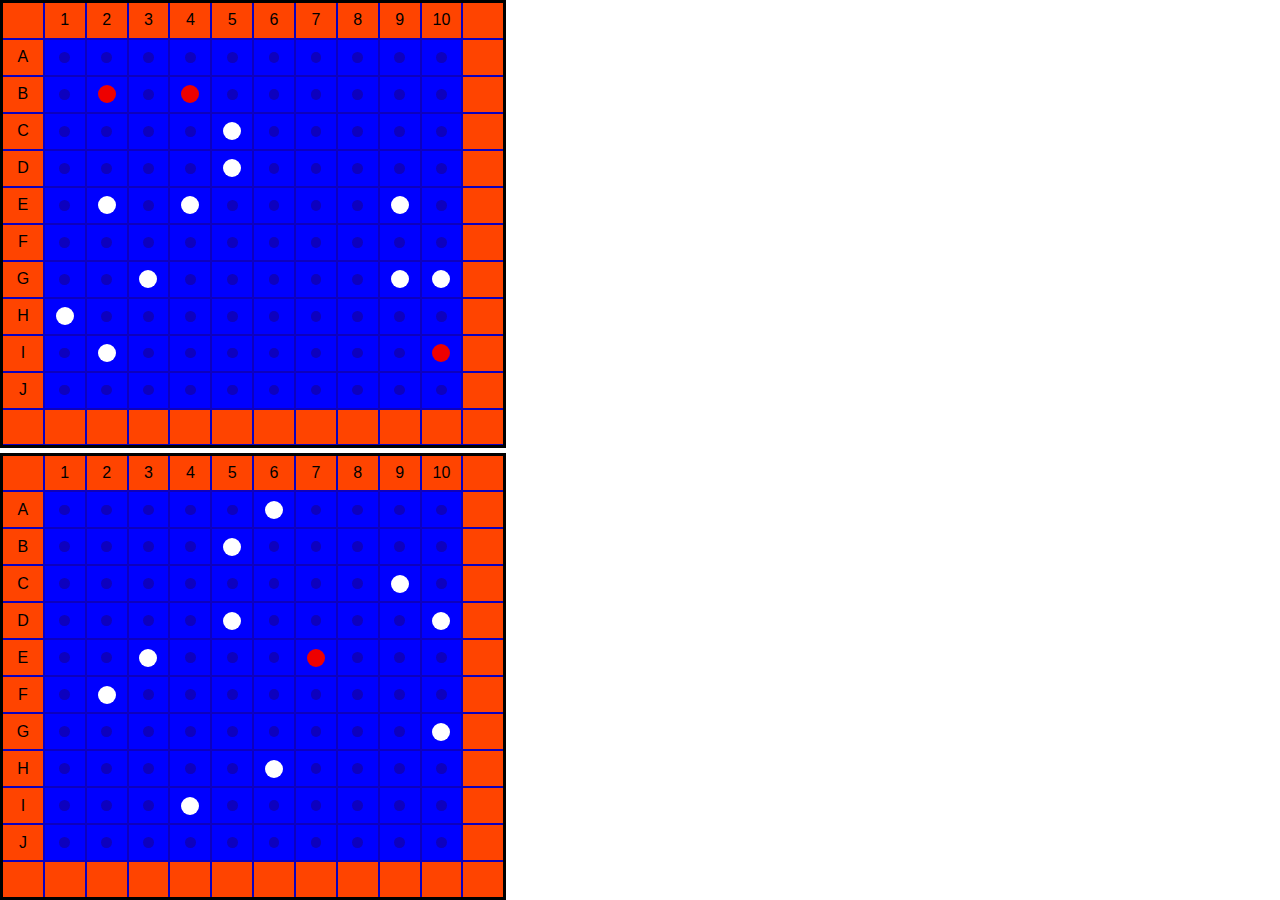
==== commit 79749e19: "Add renderShip function and gridAdd and withinBounds helper functions; refactor generateBoardHTML an" ====
--- a/battleship.html
+++ b/battleship.html
@@ -8,7 +8,7 @@
   <script defer src="battleship.js"></script>
 </head>
 <body>
-  <div class="flex-ctr game-board" id="computer-board">
+  <div class="flex-ctr game-board" id="player1-board">
     <!-- <div class="board-square"><span class="peg-hole"></span></div><div class="board-square"><span class="peg white-peg"></span></div><div class="board-square"><span class="peg red-peg"></span></div><div class="board-square"><span class="peg red-peg"></span></div><div class="board-square"><span class="peg red-peg"></span></div><div class="board-square"><span class="peg white-peg"></span></div><div class="board-square"><span class="peg-hole"></span></div><div class="board-square"><span class="peg-hole"></span></div><div class="board-square"><span class="peg-hole"></span></div><div class="board-square"><span class="peg-hole"></span></div>
     <div class="board-square"><span class="peg-hole"></span></div><div class="board-square"><span class="peg-hole"></span></div><div class="board-square"><span class="peg-hole"></span></div><div class="board-square"><span class="peg-hole"></span></div><div class="board-square"><span class="peg-hole"></span></div><div class="board-square"><span class="peg-hole"></span></div><div class="board-square"><span class="peg-hole"></span></div><div class="board-square"><span class="peg-hole"></span></div><div class="board-square"><span class="peg-hole"></span></div><div class="board-square"><span class="peg-hole"></span></div>
     <div class="board-square"><span class="peg-hole"></span></div><div class="board-square"><span class="peg-hole"></span></div><div class="board-square"><span class="peg-hole"></span></div><div class="board-square"><span class="peg-hole"></span></div><div class="board-square"><span class="peg-hole"></span></div><div class="board-square"><span class="peg-hole"></span></div><div class="board-square"><span class="peg-hole"></span></div><div class="board-square"><span class="peg-hole"></span></div><div class="board-square"><span class="peg white-peg"></span></div><div class="board-square"><span class="peg-hole"></span></div>
@@ -20,7 +20,7 @@
     <div class="board-square"><span class="peg-hole"></span></div><div class="board-square"><span class="peg-hole"></span></div><div class="board-square"><span class="peg-hole"></span></div><div class="board-square"><span class="peg-hole"></span></div><div class="board-square"><span class="peg-hole"></span></div><div class="board-square"><span class="peg-hole"></span></div><div class="board-square"><span class="peg white-peg"></span></div><div class="board-square"><span class="peg-hole"></span></div><div class="board-square"><span class="peg-hole"></span></div><div class="board-square"><span class="peg-hole"></span></div>
     <div class="board-square"><span class="peg-hole"></span></div><div class="board-square"><span class="peg-hole"></span></div><div class="board-square"><span class="peg white-peg"></span></div><div class="board-square"><span class="peg-hole"></span></div><div class="board-square"><span class="peg-hole"></span></div><div class="board-square"><span class="peg-hole"></span></div><div class="board-square"><span class="peg-hole"></span></div><div class="board-square"><span class="peg-hole"></span></div><div class="board-square"><span class="peg-hole"></span></div><div class="board-square"><span class="peg-hole"></span></div> -->
   </div>
-  <div class="flex-ctr game-board" id="player-board">
+  <div class="flex-ctr game-board" id="player2-board">
     <!-- <div class="board-square"><span class="peg-hole"></span></div><div class="board-square"><span class="peg white-peg"></span></div><div class="board-square"><span class="peg white-peg"></span></div><div class="board-square"><span class="peg-hole"></span></div><div class="board-square"><span class="peg-hole"></span></div><div class="board-square"><span class="peg-hole"></span></div><div class="board-square"><span class="peg-hole"></span></div><div class="board-square"><span class="peg-hole"></span></div><div class="board-square"><span class="peg-hole"></span></div><div class="board-square"><span class="peg-hole"></span></div>
     <div class="board-square"><span class="peg-hole"></span></div><div class="board-square"><span class="peg-hole"></span></div><div class="board-square"><span class="peg-hole"></span></div><div class="board-square"><span class="peg-hole"></span></div><div class="board-square"><span class="peg-hole"></span></div><div class="board-square"><span class="peg-hole"></span></div><div class="board-square"><span class="peg-hole"></span></div><div class="board-square ship-left"><span class="peg red-peg"></span></div><div class="board-square ship-lr-mid"><span class="peg-hole in-ship"></span></div><div class="board-square ship-right"><span class="peg-hole in-ship"></span></div>
     <div class="board-square"><span class="peg white-peg"></span></div><div class="board-square"><span class="peg-hole"></span></div><div class="board-square"><span class="peg-hole"></span></div><div class="board-square"><span class="peg-hole"></span></div><div class="board-square"><span class="peg-hole"></span></div><div class="board-square ship-top"><span class="peg-hole in-ship"></span></div><div class="board-square"><span class="peg-hole"></span></div><div class="board-square"><span class="peg-hole"></span></div><div class="board-square"><span class="peg-hole"></span></div><div class="board-square"><span class="peg-hole"></span></div>
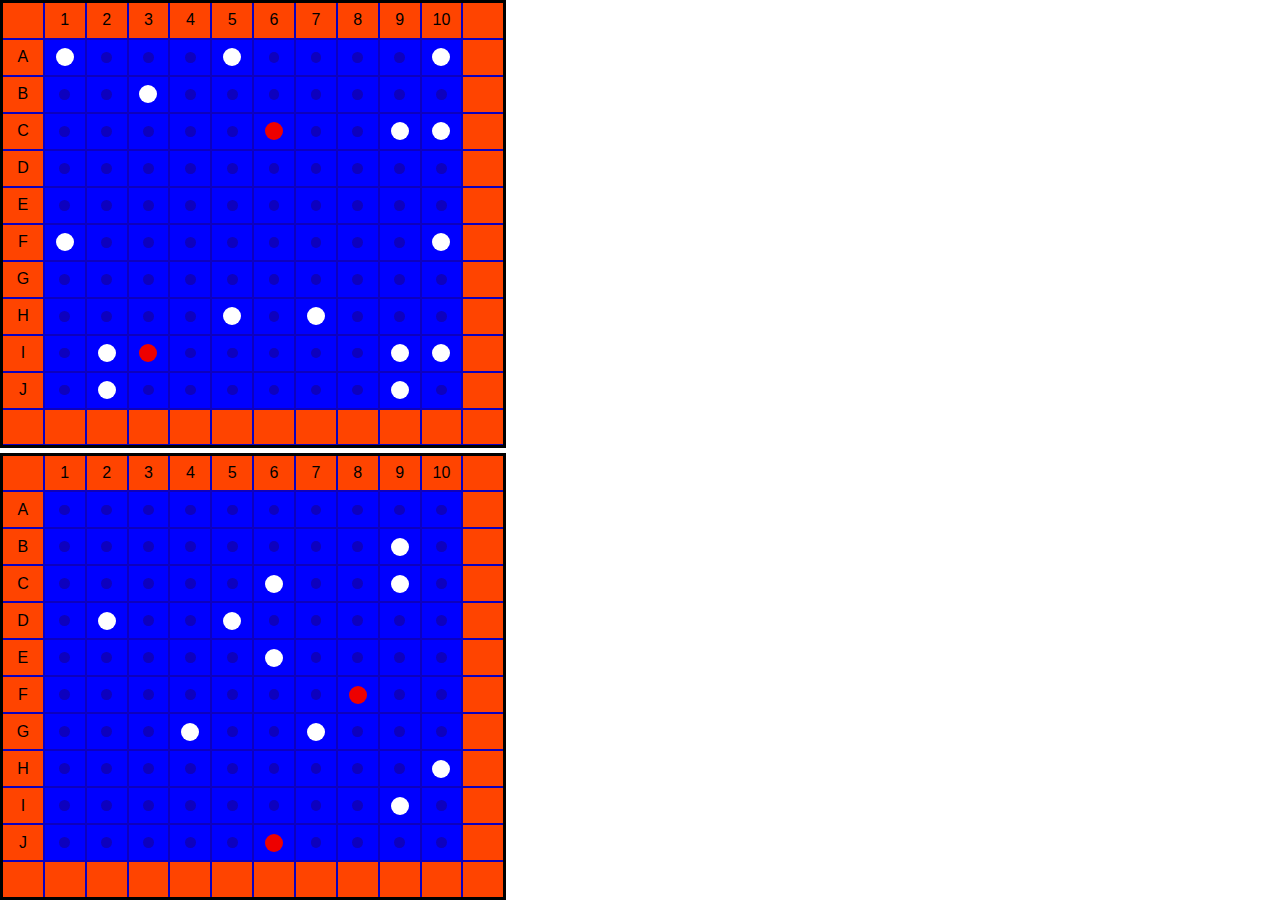
==== commit a7bada7b: "Refactor state variables and implement most of render() function." ====
--- a/battleship.html
+++ b/battleship.html
@@ -8,7 +8,7 @@
   <script defer src="battleship.js"></script>
 </head>
 <body>
-  <div class="flex-ctr game-board" id="player1-board">
+  <div class="flex-ctr game-board" id="p1-board">
     <!-- <div class="board-square"><span class="peg-hole"></span></div><div class="board-square"><span class="peg white-peg"></span></div><div class="board-square"><span class="peg red-peg"></span></div><div class="board-square"><span class="peg red-peg"></span></div><div class="board-square"><span class="peg red-peg"></span></div><div class="board-square"><span class="peg white-peg"></span></div><div class="board-square"><span class="peg-hole"></span></div><div class="board-square"><span class="peg-hole"></span></div><div class="board-square"><span class="peg-hole"></span></div><div class="board-square"><span class="peg-hole"></span></div>
     <div class="board-square"><span class="peg-hole"></span></div><div class="board-square"><span class="peg-hole"></span></div><div class="board-square"><span class="peg-hole"></span></div><div class="board-square"><span class="peg-hole"></span></div><div class="board-square"><span class="peg-hole"></span></div><div class="board-square"><span class="peg-hole"></span></div><div class="board-square"><span class="peg-hole"></span></div><div class="board-square"><span class="peg-hole"></span></div><div class="board-square"><span class="peg-hole"></span></div><div class="board-square"><span class="peg-hole"></span></div>
     <div class="board-square"><span class="peg-hole"></span></div><div class="board-square"><span class="peg-hole"></span></div><div class="board-square"><span class="peg-hole"></span></div><div class="board-square"><span class="peg-hole"></span></div><div class="board-square"><span class="peg-hole"></span></div><div class="board-square"><span class="peg-hole"></span></div><div class="board-square"><span class="peg-hole"></span></div><div class="board-square"><span class="peg-hole"></span></div><div class="board-square"><span class="peg white-peg"></span></div><div class="board-square"><span class="peg-hole"></span></div>
@@ -20,7 +20,7 @@
     <div class="board-square"><span class="peg-hole"></span></div><div class="board-square"><span class="peg-hole"></span></div><div class="board-square"><span class="peg-hole"></span></div><div class="board-square"><span class="peg-hole"></span></div><div class="board-square"><span class="peg-hole"></span></div><div class="board-square"><span class="peg-hole"></span></div><div class="board-square"><span class="peg white-peg"></span></div><div class="board-square"><span class="peg-hole"></span></div><div class="board-square"><span class="peg-hole"></span></div><div class="board-square"><span class="peg-hole"></span></div>
     <div class="board-square"><span class="peg-hole"></span></div><div class="board-square"><span class="peg-hole"></span></div><div class="board-square"><span class="peg white-peg"></span></div><div class="board-square"><span class="peg-hole"></span></div><div class="board-square"><span class="peg-hole"></span></div><div class="board-square"><span class="peg-hole"></span></div><div class="board-square"><span class="peg-hole"></span></div><div class="board-square"><span class="peg-hole"></span></div><div class="board-square"><span class="peg-hole"></span></div><div class="board-square"><span class="peg-hole"></span></div> -->
   </div>
-  <div class="flex-ctr game-board" id="player2-board">
+  <div class="flex-ctr game-board" id="p2-board">
     <!-- <div class="board-square"><span class="peg-hole"></span></div><div class="board-square"><span class="peg white-peg"></span></div><div class="board-square"><span class="peg white-peg"></span></div><div class="board-square"><span class="peg-hole"></span></div><div class="board-square"><span class="peg-hole"></span></div><div class="board-square"><span class="peg-hole"></span></div><div class="board-square"><span class="peg-hole"></span></div><div class="board-square"><span class="peg-hole"></span></div><div class="board-square"><span class="peg-hole"></span></div><div class="board-square"><span class="peg-hole"></span></div>
     <div class="board-square"><span class="peg-hole"></span></div><div class="board-square"><span class="peg-hole"></span></div><div class="board-square"><span class="peg-hole"></span></div><div class="board-square"><span class="peg-hole"></span></div><div class="board-square"><span class="peg-hole"></span></div><div class="board-square"><span class="peg-hole"></span></div><div class="board-square"><span class="peg-hole"></span></div><div class="board-square ship-left"><span class="peg red-peg"></span></div><div class="board-square ship-lr-mid"><span class="peg-hole in-ship"></span></div><div class="board-square ship-right"><span class="peg-hole in-ship"></span></div>
     <div class="board-square"><span class="peg white-peg"></span></div><div class="board-square"><span class="peg-hole"></span></div><div class="board-square"><span class="peg-hole"></span></div><div class="board-square"><span class="peg-hole"></span></div><div class="board-square"><span class="peg-hole"></span></div><div class="board-square ship-top"><span class="peg-hole in-ship"></span></div><div class="board-square"><span class="peg-hole"></span></div><div class="board-square"><span class="peg-hole"></span></div><div class="board-square"><span class="peg-hole"></span></div><div class="board-square"><span class="peg-hole"></span></div>
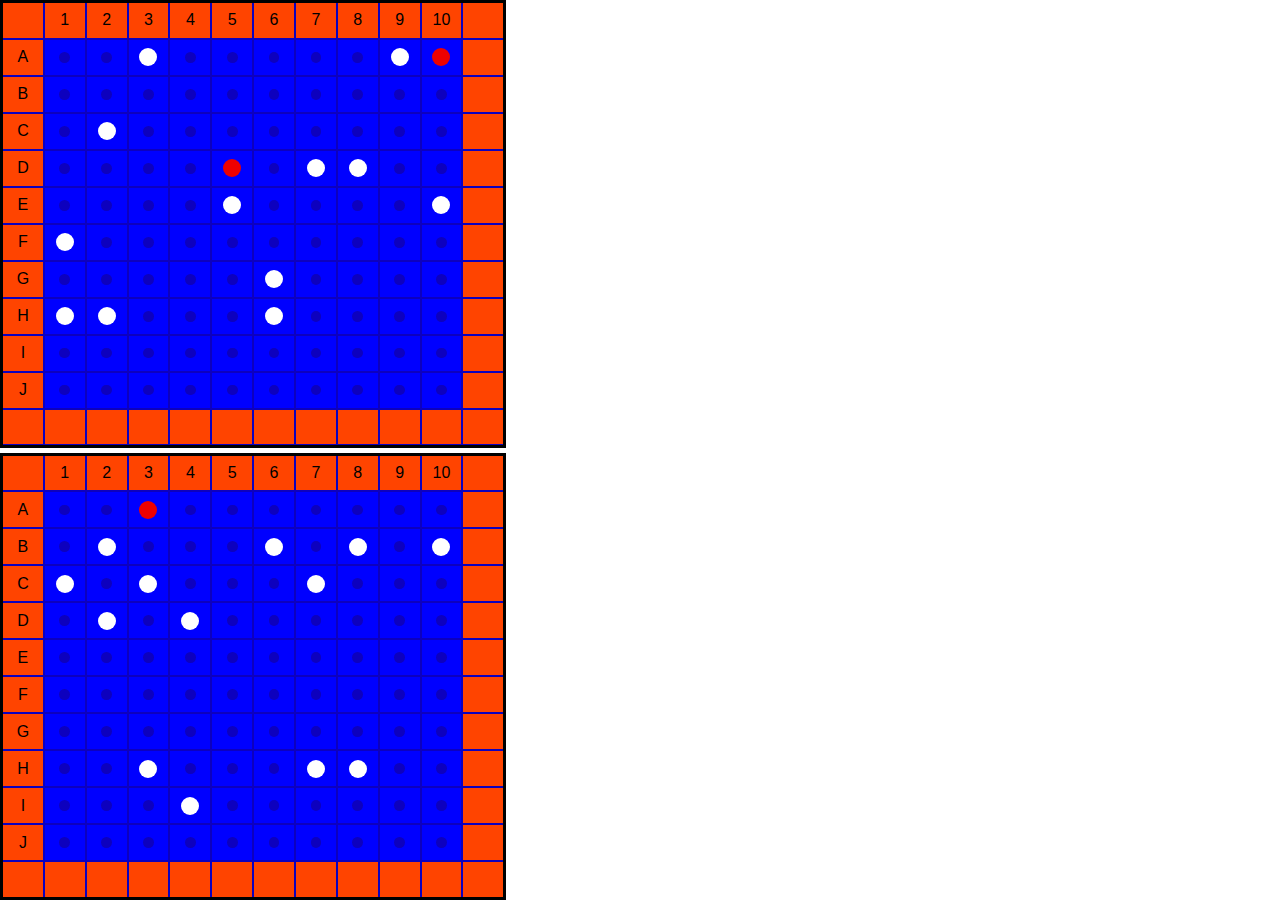
==== commit 70f1aedf: "Code cleanup." ====
--- a/battleship.html
+++ b/battleship.html
@@ -9,41 +9,7 @@
 </head>
 <body>
   <div class="flex-ctr game-board" id="p1-board">
-    <!-- <div class="board-square"><span class="peg-hole"></span></div><div class="board-square"><span class="peg white-peg"></span></div><div class="board-square"><span class="peg red-peg"></span></div><div class="board-square"><span class="peg red-peg"></span></div><div class="board-square"><span class="peg red-peg"></span></div><div class="board-square"><span class="peg white-peg"></span></div><div class="board-square"><span class="peg-hole"></span></div><div class="board-square"><span class="peg-hole"></span></div><div class="board-square"><span class="peg-hole"></span></div><div class="board-square"><span class="peg-hole"></span></div>
-    <div class="board-square"><span class="peg-hole"></span></div><div class="board-square"><span class="peg-hole"></span></div><div class="board-square"><span class="peg-hole"></span></div><div class="board-square"><span class="peg-hole"></span></div><div class="board-square"><span class="peg-hole"></span></div><div class="board-square"><span class="peg-hole"></span></div><div class="board-square"><span class="peg-hole"></span></div><div class="board-square"><span class="peg-hole"></span></div><div class="board-square"><span class="peg-hole"></span></div><div class="board-square"><span class="peg-hole"></span></div>
-    <div class="board-square"><span class="peg-hole"></span></div><div class="board-square"><span class="peg-hole"></span></div><div class="board-square"><span class="peg-hole"></span></div><div class="board-square"><span class="peg-hole"></span></div><div class="board-square"><span class="peg-hole"></span></div><div class="board-square"><span class="peg-hole"></span></div><div class="board-square"><span class="peg-hole"></span></div><div class="board-square"><span class="peg-hole"></span></div><div class="board-square"><span class="peg white-peg"></span></div><div class="board-square"><span class="peg-hole"></span></div>
-    <div class="board-square"><span class="peg-hole"></span></div><div class="board-square"><span class="peg-hole"></span></div><div class="board-square"><span class="peg-hole"></span></div><div class="board-square"><span class="peg-hole"></span></div><div class="board-square"><span class="peg-hole"></span></div><div class="board-square"><span class="peg-hole"></span></div><div class="board-square"><span class="peg-hole"></span></div><div class="board-square"><span class="peg-hole"></span></div><div class="board-square"><span class="peg-hole"></span></div><div class="board-square"><span class="peg-hole"></span></div>
-    <div class="board-square"><span class="peg-hole"></span></div><div class="board-square"><span class="peg white-peg"></span></div><div class="board-square"><span class="peg-hole"></span></div><div class="board-square"><span class="peg-hole"></span></div><div class="board-square"><span class="peg-hole"></span></div><div class="board-square"><span class="peg red-peg"></span></div><div class="board-square"><span class="peg-hole"></span></div><div class="board-square"><span class="peg-hole"></span></div><div class="board-square"><span class="peg-hole"></span></div><div class="board-square"><span class="peg-hole"></span></div>
-    <div class="board-square"><span class="peg-hole"></span></div><div class="board-square"><span class="peg-hole"></span></div><div class="board-square"><span class="peg-hole"></span></div><div class="board-square"><span class="peg-hole"></span></div><div class="board-square"><span class="peg-hole"></span></div><div class="board-square"><span class="peg-hole"></span></div><div class="board-square"><span class="peg-hole"></span></div><div class="board-square"><span class="peg-hole"></span></div><div class="board-square"><span class="peg-hole"></span></div><div class="board-square"><span class="peg-hole"></span></div>
-    <div class="board-square"><span class="peg-hole"></span></div><div class="board-square"><span class="peg-hole"></span></div><div class="board-square"><span class="peg-hole"></span></div><div class="board-square"><span class="peg white-peg"></span></div><div class="board-square"><span class="peg-hole"></span></div><div class="board-square"><span class="peg-hole"></span></div><div class="board-square"><span class="peg-hole"></span></div><div class="board-square"><span class="peg-hole"></span></div><div class="board-square"><span class="peg-hole"></span></div><div class="board-square"><span class="peg-hole"></span></div>
-    <div class="board-square"><span class="peg-hole"></span></div><div class="board-square"><span class="peg-hole"></span></div><div class="board-square"><span class="peg-hole"></span></div><div class="board-square"><span class="peg-hole"></span></div><div class="board-square"><span class="peg-hole"></span></div><div class="board-square"><span class="peg-hole"></span></div><div class="board-square"><span class="peg-hole"></span></div><div class="board-square"><span class="peg-hole"></span></div><div class="board-square"><span class="peg white-peg"></span></div><div class="board-square"><span class="peg-hole"></span></div>
-    <div class="board-square"><span class="peg-hole"></span></div><div class="board-square"><span class="peg-hole"></span></div><div class="board-square"><span class="peg-hole"></span></div><div class="board-square"><span class="peg-hole"></span></div><div class="board-square"><span class="peg-hole"></span></div><div class="board-square"><span class="peg-hole"></span></div><div class="board-square"><span class="peg white-peg"></span></div><div class="board-square"><span class="peg-hole"></span></div><div class="board-square"><span class="peg-hole"></span></div><div class="board-square"><span class="peg-hole"></span></div>
-    <div class="board-square"><span class="peg-hole"></span></div><div class="board-square"><span class="peg-hole"></span></div><div class="board-square"><span class="peg white-peg"></span></div><div class="board-square"><span class="peg-hole"></span></div><div class="board-square"><span class="peg-hole"></span></div><div class="board-square"><span class="peg-hole"></span></div><div class="board-square"><span class="peg-hole"></span></div><div class="board-square"><span class="peg-hole"></span></div><div class="board-square"><span class="peg-hole"></span></div><div class="board-square"><span class="peg-hole"></span></div> -->
   </div>
   <div class="flex-ctr game-board" id="p2-board">
-    <!-- <div class="board-square"><span class="peg-hole"></span></div><div class="board-square"><span class="peg white-peg"></span></div><div class="board-square"><span class="peg white-peg"></span></div><div class="board-square"><span class="peg-hole"></span></div><div class="board-square"><span class="peg-hole"></span></div><div class="board-square"><span class="peg-hole"></span></div><div class="board-square"><span class="peg-hole"></span></div><div class="board-square"><span class="peg-hole"></span></div><div class="board-square"><span class="peg-hole"></span></div><div class="board-square"><span class="peg-hole"></span></div>
-    <div class="board-square"><span class="peg-hole"></span></div><div class="board-square"><span class="peg-hole"></span></div><div class="board-square"><span class="peg-hole"></span></div><div class="board-square"><span class="peg-hole"></span></div><div class="board-square"><span class="peg-hole"></span></div><div class="board-square"><span class="peg-hole"></span></div><div class="board-square"><span class="peg-hole"></span></div><div class="board-square ship-left"><span class="peg red-peg"></span></div><div class="board-square ship-lr-mid"><span class="peg-hole in-ship"></span></div><div class="board-square ship-right"><span class="peg-hole in-ship"></span></div>
-    <div class="board-square"><span class="peg white-peg"></span></div><div class="board-square"><span class="peg-hole"></span></div><div class="board-square"><span class="peg-hole"></span></div><div class="board-square"><span class="peg-hole"></span></div><div class="board-square"><span class="peg-hole"></span></div><div class="board-square ship-top"><span class="peg-hole in-ship"></span></div><div class="board-square"><span class="peg-hole"></span></div><div class="board-square"><span class="peg-hole"></span></div><div class="board-square"><span class="peg-hole"></span></div><div class="board-square"><span class="peg-hole"></span></div>
-    <div class="board-square"><span class="peg-hole"></span></div><div class="board-square"><span class="peg-hole"></span></div><div class="board-square"><span class="peg-hole"></span></div><div class="board-square"><span class="peg-hole"></span></div><div class="board-square"><span class="peg-hole"></span></div><div class="board-square ship-tb-mid"><span class="peg-hole in-ship"></span></div><div class="board-square"><span class="peg-hole"></span></div><div class="board-square"><span class="peg-hole"></span></div><div class="board-square"><span class="peg white-peg"></span></div><div class="board-square"><span class="peg-hole"></span></div>
-    <div class="board-square"><span class="peg-hole"></span></div><div class="board-square"><span class="peg-hole"></span></div><div class="board-square"><span class="peg-hole"></span></div><div class="board-square ship-top"><span class="peg red-peg"></span></div><div class="board-square"><span class="peg-hole"></span></div><div class="board-square ship-tb-mid"><span class="peg-hole in-ship"></span></div><div class="board-square"><span class="peg-hole"></span></div><div class="board-square"><span class="peg white-peg"></span></div><div class="board-square"><span class="peg-hole"></span></div><div class="board-square"><span class="peg-hole"></span></div>
-    <div class="board-square"><span class="peg-hole"></span></div><div class="board-square"><span class="peg-hole"></span></div><div class="board-square"><span class="peg-hole"></span></div><div class="board-square ship-tb-mid"><span class="peg-hole in-ship"></span></div><div class="board-square"><span class="peg-hole"></span></div><div class="board-square ship-bottom"><span class="peg-hole in-ship"></span></div><div class="board-square"><span class="peg-hole"></span></div><div class="board-square"><span class="peg-hole"></span></div><div class="board-square ship-top"><span class="peg-hole in-ship"></span></div><div class="board-square"><span class="peg-hole"></span></div>
-    <div class="board-square"><span class="peg-hole"></span></div><div class="board-square"><span class="peg white-peg"></span></div><div class="board-square"><span class="peg-hole"></span></div><div class="board-square ship-tb-mid"><span class="peg-hole in-ship"></span></div><div class="board-square"><span class="peg-hole"></span></div><div class="board-square"><span class="peg-hole"></span></div><div class="board-square"><span class="peg-hole"></span></div><div class="board-square"><span class="peg-hole"></span></div><div class="board-square ship-bottom"><span class="peg-hole in-ship"></span></div><div class="board-square"><span class="peg-hole"></span></div>
-    <div class="board-square ship-left"><span class="peg-hole in-ship"></span></div><div class="board-square ship-lr-mid"><span class="peg red-peg"></span></div><div class="board-square ship-right"><span class="peg-hole in-ship"></span></div><div class="board-square ship-tb-mid"><span class="peg-hole in-ship"></span></div><div class="board-square"><span class="peg-hole"></span></div><div class="board-square"><span class="peg-hole"></span></div><div class="board-square"><span class="peg-hole"></span></div><div class="board-square"><span class="peg-hole"></span></div><div class="board-square"><span class="peg-hole"></span></div><div class="board-square"><span class="peg-hole"></span></div>
-    <div class="board-square"><span class="peg-hole"></span></div><div class="board-square"><span class="peg white-peg"></span></div><div class="board-square"><span class="peg-hole"></span></div><div class="board-square ship-bottom"><span class="peg-hole in-ship"></span></div><div class="board-square"><span class="peg-hole"></span></div><div class="board-square"><span class="peg white-peg"></span></div><div class="board-square"><span class="peg-hole"></span></div><div class="board-square"><span class="peg white-peg"></span></div><div class="board-square"><span class="peg-hole"></span></div><div class="board-square"><span class="peg-hole"></span></div>
-    <div class="board-square"><span class="peg-hole"></span></div><div class="board-square"><span class="peg-hole"></span></div><div class="board-square"><span class="peg-hole"></span></div><div class="board-square"><span class="peg-hole"></span></div><div class="board-square"><span class="peg-hole"></span></div><div class="board-square"><span class="peg-hole"></span></div><div class="board-square"><span class="peg-hole"></span></div><div class="board-square"><span class="peg-hole"></span></div><div class="board-square"><span class="peg-hole"></span></div><div class="board-square"><span class="peg-hole"></span></div> -->
   </div>
-  <!-- <div class="flex-ctr game-board">
-    <div class="board-square"><span class="peg-hole"></span></div><div class="board-square"><span class="peg white-peg"></span></div><div class="board-square"><span class="peg red-peg"></span></div><div class="board-square"><span class="peg-hole"></span></div><div class="board-square"><span class="peg-hole"></span></div><div class="board-square"><span class="peg-hole"></span></div><div class="board-square"><span class="peg-hole"></span></div><div class="board-square"><span class="peg-hole"></span></div><div class="board-square"><span class="peg-hole"></span></div><div class="board-square"><span class="peg-hole"></span></div>
-    <div class="board-square"><span class="peg-hole"></span></div><div class="board-square"><span class="peg-hole"></span></div><div class="board-square"><span class="peg-hole"></span></div><div class="board-square"><span class="peg-hole"></span></div><div class="board-square"><span class="peg-hole"></span></div><div class="board-square"><span class="peg-hole"></span></div><div class="board-square"><span class="peg-hole"></span></div><div class="board-square"><span class="peg-hole"></span></div><div class="board-square"><span class="peg-hole"></span></div><div class="board-square"><span class="peg-hole"></span></div>
-    <div class="board-square"><span class="peg-hole"></span></div><div class="board-square"><span class="peg-hole"></span></div><div class="board-square"><span class="peg-hole"></span></div><div class="board-square"><span class="peg-hole"></span></div><div class="board-square"><span class="peg-hole"></span></div><div class="board-square"><span class="peg-hole"></span></div><div class="board-square"><span class="peg-hole"></span></div><div class="board-square"><span class="peg-hole"></span></div><div class="board-square"><span class="peg-hole"></span></div><div class="board-square"><span class="peg-hole"></span></div>
-    <div class="board-square"><span class="peg-hole"></span></div><div class="board-square"><span class="peg-hole"></span></div><div class="board-square"><span class="peg-hole"></span></div><div class="board-square"><span class="peg-hole"></span></div><div class="board-square"><span class="peg-hole"></span></div><div class="board-square"><span class="peg-hole"></span></div><div class="board-square"><span class="peg-hole"></span></div><div class="board-square"><span class="peg-hole"></span></div><div class="board-square"><span class="peg-hole"></span></div><div class="board-square"><span class="peg-hole"></span></div>
-    <div class="board-square"><span class="peg-hole"></span></div><div class="board-square"><span class="peg-hole"></span></div><div class="board-square"><span class="peg-hole"></span></div><div class="board-square"><span class="peg-hole"></span></div><div class="board-square"><span class="peg-hole"></span></div><div class="board-square"><span class="peg-hole"></span></div><div class="board-square"><span class="peg-hole"></span></div><div class="board-square"><span class="peg-hole"></span></div><div class="board-square"><span class="peg-hole"></span></div><div class="board-square"><span class="peg-hole"></span></div>
-    <div class="board-square"><span class="peg-hole"></span></div><div class="board-square"><span class="peg-hole"></span></div><div class="board-square"><span class="peg-hole"></span></div><div class="board-square"><span class="peg-hole"></span></div><div class="board-square"><span class="peg-hole"></span></div><div class="board-square"><span class="peg-hole"></span></div><div class="board-square"><span class="peg-hole"></span></div><div class="board-square"><span class="peg-hole"></span></div><div class="board-square"><span class="peg-hole"></span></div><div class="board-square"><span class="peg-hole"></span></div>
-    <div class="board-square"><span class="peg-hole"></span></div><div class="board-square"><span class="peg-hole"></span></div><div class="board-square"><span class="peg-hole"></span></div><div class="board-square"><span class="peg-hole"></span></div><div class="board-square"><span class="peg-hole"></span></div><div class="board-square"><span class="peg-hole"></span></div><div class="board-square"><span class="peg-hole"></span></div><div class="board-square"><span class="peg-hole"></span></div><div class="board-square"><span class="peg-hole"></span></div><div class="board-square"><span class="peg-hole"></span></div>
-    <div class="board-square"><span class="peg-hole"></span></div><div class="board-square"><span class="peg-hole"></span></div><div class="board-square"><span class="peg-hole"></span></div><div class="board-square"><span class="peg-hole"></span></div><div class="board-square"><span class="peg-hole"></span></div><div class="board-square"><span class="peg-hole"></span></div><div class="board-square"><span class="peg-hole"></span></div><div class="board-square"><span class="peg-hole"></span></div><div class="board-square"><span class="peg-hole"></span></div><div class="board-square"><span class="peg-hole"></span></div>
-    <div class="board-square"><span class="peg-hole"></span></div><div class="board-square"><span class="peg-hole"></span></div><div class="board-square"><span class="peg-hole"></span></div><div class="board-square"><span class="peg-hole"></span></div><div class="board-square"><span class="peg-hole"></span></div><div class="board-square"><span class="peg-hole"></span></div><div class="board-square"><span class="peg-hole"></span></div><div class="board-square"><span class="peg-hole"></span></div><div class="board-square"><span class="peg-hole"></span></div><div class="board-square"><span class="peg-hole"></span></div>
-    <div class="board-square"><span class="peg-hole"></span></div><div class="board-square"><span class="peg-hole"></span></div><div class="board-square"><span class="peg-hole"></span></div><div class="board-square"><span class="peg-hole"></span></div><div class="board-square"><span class="peg-hole"></span></div><div class="board-square"><span class="peg-hole"></span></div><div class="board-square"><span class="peg-hole"></span></div><div class="board-square"><span class="peg-hole"></span></div><div class="board-square"><span class="peg-hole"></span></div><div class="board-square"><span class="peg-hole"></span></div>
-  </div> -->
-
-
 </body>